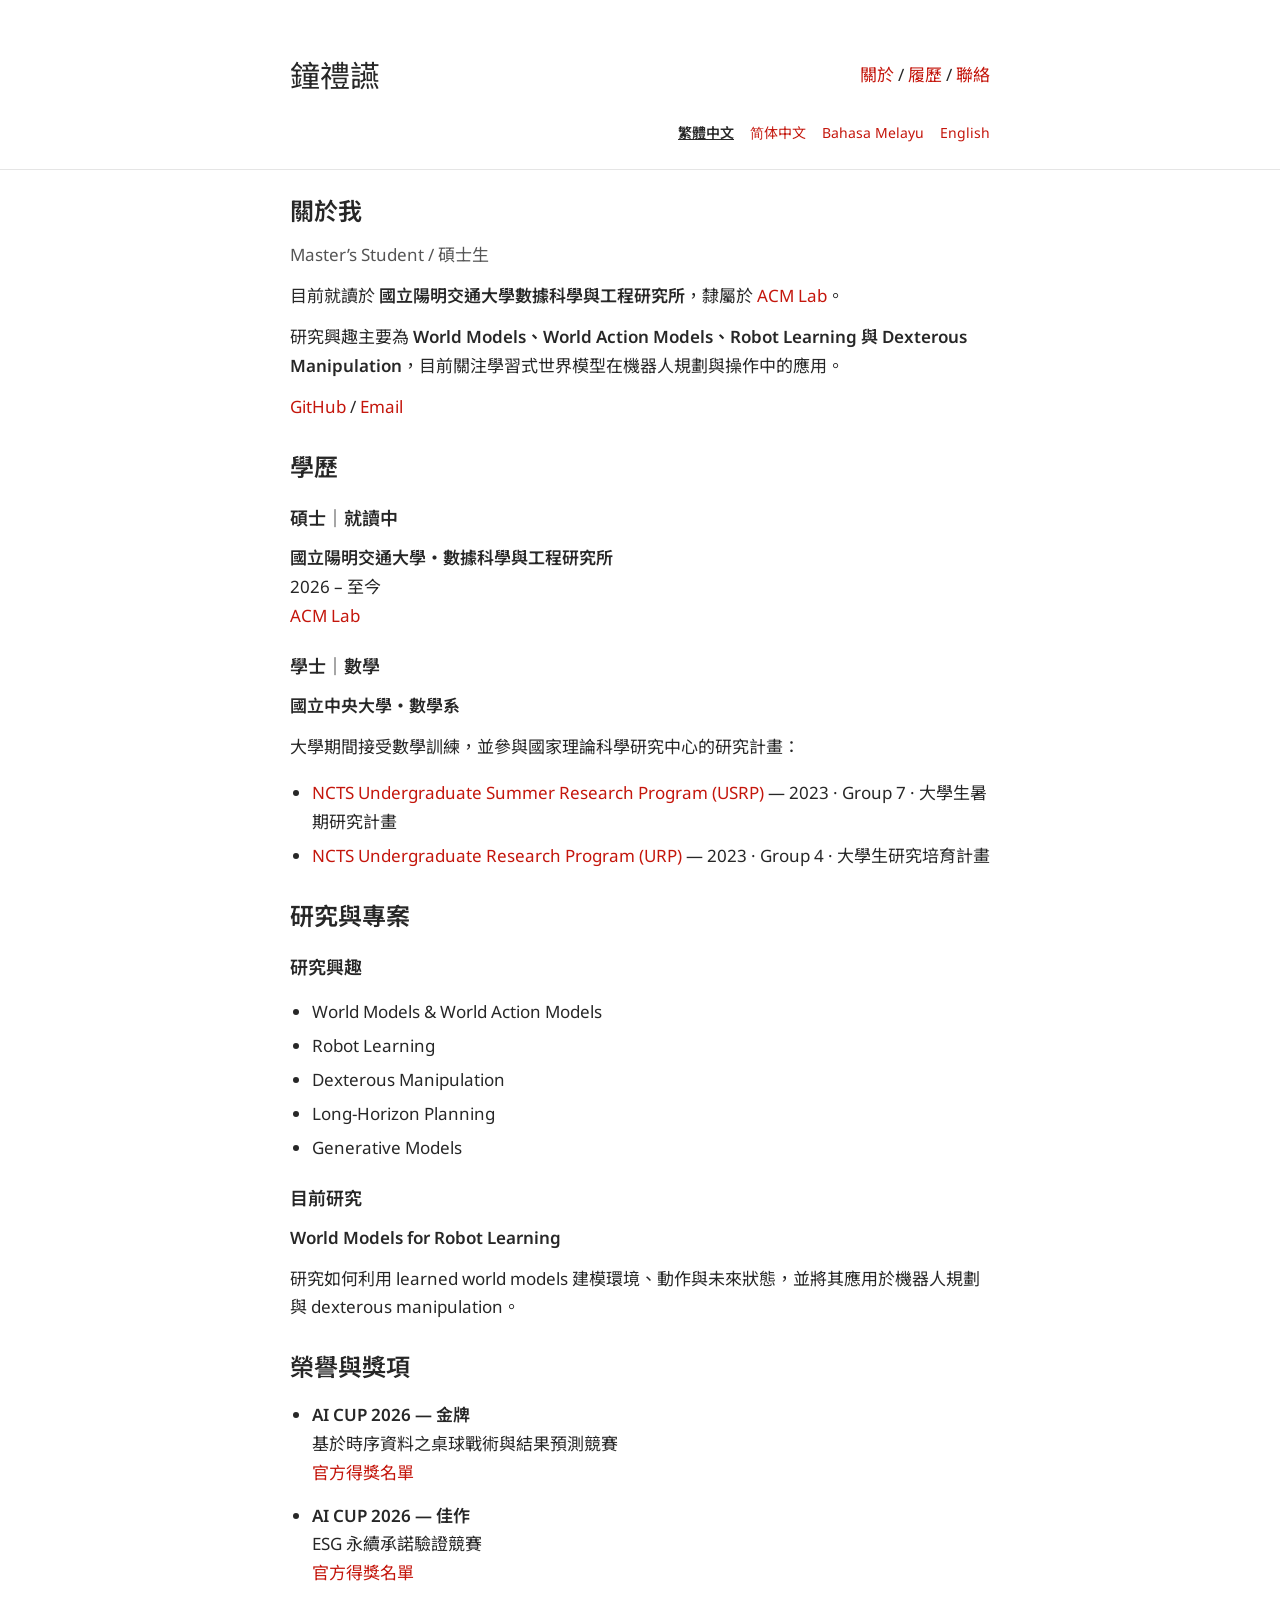
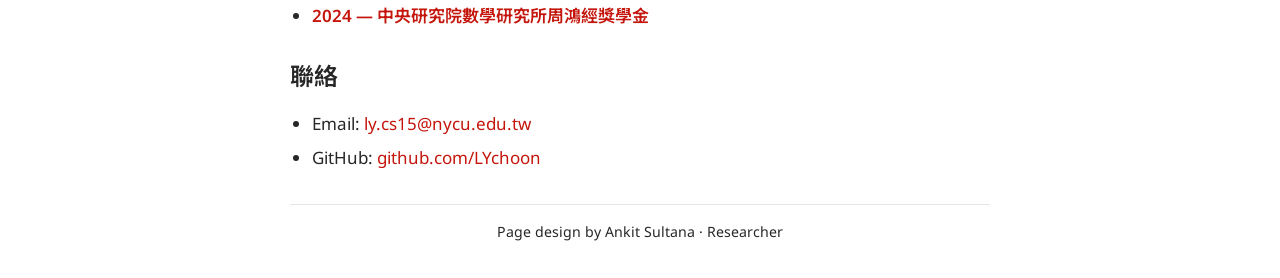
==== index.html @ a1a10902 "Publish multilingual academic CV" ====
<!doctype html>
<!-- Adapted from Researcher by Ankit Sultana. GPL-3.0; see LICENSE. -->
<html lang="zh-Hant">
<head>
  <meta charset="utf-8">
  <meta name="viewport" content="width=device-width, initial-scale=1">
  <title>鐘禮讌 | CV</title>
  <meta name="description" content="鐘禮讌，國立陽明交通大學數據科學與工程研究所碩士生，隸屬 ACM Lab。研究興趣包括 World Models、Robot Learning 與 Dexterous Manipulation。">
  <meta name="author" content="鐘禮讌">
  <link rel="stylesheet" href="style.css">
  <script src="languages.js" defer></script>
</head>
<body>
  <a class="skip-link" href="#about">跳到主要內容</a>
  <header>
    <div class="container navbar">
      <a id="author-name" href="#about">鐘禮讌</a>
      <nav aria-label="履歷">
        <a href="#about">關於</a><span aria-hidden="true"> / </span>
        <a href="#education">履歷</a><span aria-hidden="true"> / </span>
        <a href="#contact">聯絡</a>
      </nav>
    </div>
    <nav class="language-nav container" aria-label="語言選擇">
        <a href="index.html" lang="zh-Hant" hreflang="zh-Hant" aria-current="page">繁體中文</a>
        <a href="zh-cn.html" lang="zh-Hans" hreflang="zh-Hans">简体中文</a>
        <a href="en.html" lang="en" hreflang="en">English</a>
        <a href="ms.html" lang="ms" hreflang="ms">Bahasa Melayu</a>
    </nav>
  </header>
  <hr class="page-rule">
  <main class="container content">
    <section id="about" aria-labelledby="about-title">
      <h1 id="about-title">關於我</h1>
      <p class="subtitle">Master’s Student / 碩士生</p>
      <p>目前就讀於 <strong>國立陽明交通大學數據科學與工程研究所</strong>，隸屬於 <a href="https://acm.cs.nycu.edu.tw/">ACM Lab</a>。</p>
      <p>研究興趣主要為 <strong>World Models、World Action Models、Robot Learning 與 Dexterous Manipulation</strong>，目前關注學習式世界模型在機器人規劃與操作中的應用。</p>
      <p><a href="https://github.com/LYchoon">GitHub</a> / <a href="mailto:ly.cs15@nycu.edu.tw">Email</a></p>
    </section>
    <section id="education" aria-labelledby="education-title">
      <h2 id="education-title">學歷</h2>
      <h3>碩士｜就讀中</h3>
      <p><strong>國立陽明交通大學・數據科學與工程研究所</strong><br>
        2026 – 至今<br>
        <a href="https://acm.cs.nycu.edu.tw/">ACM Lab</a>
      </p>
      <h3>學士｜數學</h3>
      <p><strong>國立中央大學・數學系</strong></p>
      <p>大學期間接受數學訓練，並參與國家理論科學研究中心的研究計畫：</p>
      <ul>
        <li><a href="https://sites.google.com/ncts.ntu.edu.tw/nctsusrp/2023/2023-topics-groups-reports?authuser=0">NCTS Undergraduate Summer Research Program (USRP)</a> — 2023 · Group 7 · 大學生暑期研究計畫</li>
        <li><a href="https://sites.google.com/ncts.ntu.edu.tw/urp/home/urp/2023?authuser=0">NCTS Undergraduate Research Program (URP)</a> — 2023 · Group 4 · 大學生研究培育計畫</li>
      </ul>
    </section>
    <section id="research" aria-labelledby="research-title">
      <h2 id="research-title">研究與專案</h2>
      <h3>研究興趣</h3>
      <ul>
        <li>World Models &amp; World Action Models</li>
        <li>Robot Learning</li>
        <li>Dexterous Manipulation</li>
        <li>Long-Horizon Planning</li>
        <li>Generative Models</li>
      </ul>
      <h3>目前研究</h3>
      <p><strong>World Models for Robot Learning</strong></p>
      <p>研究如何利用 learned world models 建模環境、動作與未來狀態，並將其應用於機器人規劃與 dexterous manipulation。</p>
    </section>
    <section id="awards" aria-labelledby="awards-title">
      <h2 id="awards-title">榮譽與獎項</h2>
      <ul class="awards-list">
        <li><strong>AI CUP 2026 — 金牌</strong><br>
          基於時序資料之桌球戰術與結果預測競賽<br>
          <a href="https://www.aicup.tw/_files/ugd/7fbdbf_f5f17a3fa5fc48acb966f7048b64f83f.pdf#page=1">官方得獎名單</a>
        </li>
        <li><strong>AI CUP 2026 — 佳作</strong><br>
          ESG 永續承諾驗證競賽<br>
          <a href="https://www.aicup.tw/_files/ugd/7fbdbf_d1dc8eb5ff79435782f27398058bac2f.pdf#page=3">官方得獎名單</a>
        </li>
        <li><strong><a href="https://www.math.sinica.edu.tw/f59addca-1da6-47fd-9bb8-18d087da6088/posts/15089">2024 — 中央研究院數學研究所周鴻經獎學金</a></strong></li>
      </ul>
    </section>
    <section id="contact" aria-labelledby="contact-title">
      <h2 id="contact-title">聯絡</h2>
      <ul>
        <li>Email: <a href="mailto:ly.cs15@nycu.edu.tw">ly.cs15@nycu.edu.tw</a></li>
        <li>GitHub: <a href="https://github.com/LYchoon">github.com/LYchoon</a></li>
      </ul>
    </section>
    <footer>
      <hr>
      <p><small>Page design by <a href="https://github.com/ankitsultana/researcher">Ankit Sultana</a> · Researcher</small></p>
    </footer>
  </main>
</body>
</html>
---- style.css ----
/* Researcher by Ankit Sultana, adapted 2026-10-05. GPL-3.0; see LICENSE. */
@import url("https://fonts.googleapis.com/css2?family=Noto+Sans:wght@400;600&family=Noto+Sans+JP:wght@400;600&family=Noto+Sans+SC:wght@400;600&family=Noto+Sans+TC:wght@400;600&display=swap");

html { scroll-behavior: smooth; }
body { margin: 0; color: #272727; background: #fff; font-family: "Noto Sans", "Noto Sans TC", "Segoe UI", Arial, sans-serif; font-size: 17px; font-weight: 400; line-height: 1.7; }
html[lang="zh-Hant"] body { font-family: "Noto Sans", "Noto Sans TC", "Microsoft JhengHei", sans-serif; }
html[lang="zh-Hans"] body { font-family: "Noto Sans", "Noto Sans SC", "Microsoft YaHei", "Microsoft JhengHei", sans-serif; }
html[lang="ja"] body { font-family: "Noto Sans", "Noto Sans JP", "Yu Gothic", "Meiryo", sans-serif; }
h1, h2, h3, strong, b { font-weight: 600; }
a { color: #c4160c; text-decoration: none; overflow-wrap: anywhere; }
a:hover { text-decoration: underline; }
a:focus-visible { outline: 2px solid #c4160c; outline-offset: 4px; }
hr { border: 0; border-top: 1px solid rgba(0, 0, 0, .1); }
.container { max-width: 700px; margin: auto; }
.navbar { padding: 50px 0 20px; display: flex; align-items: center; justify-content: space-between; gap: 24px; }
#author-name { color: #272727; font-size: 30px; }
nav { white-space: nowrap; }
.language-nav { display: flex; justify-content: flex-end; flex-wrap: wrap; gap: 6px 16px; padding-bottom: 24px; font-size: 14px; }
.language-nav a[aria-current="page"] { color: #272727; font-weight: 600; text-decoration: underline; }
.page-rule { margin: 0; }
.content { padding-top: 24px; padding-bottom: 32px; }
h1, h2 { font-size: 24px; line-height: 1.4; margin: 28px 0 14px; }
h1 { margin-top: 0; }
h3 { font-size: 18px; line-height: 1.5; margin: 22px 0 8px; }
p { margin: 12px 0; }
.subtitle { margin-top: 0; color: #555; }
.pending { color: #626262; }
section { scroll-margin-top: 24px; }
ul { padding-left: 22px; }
li { margin: 5px 0; }
.awards-list li { margin: 14px 0; }
footer { margin-top: 32px; }
footer p { text-align: center; margin-bottom: 0; }
footer a { color: inherit; }
.skip-link { position: absolute; top: -100px; left: 16px; background: white; padding: 8px 12px; }
.skip-link:focus { top: 8px; }
@media (max-width: 800px) { .container { max-width: 600px; } }
@media (max-width: 650px) { .container { width: 83%; } }
@media (max-width: 500px) {
  .navbar { padding: 40px 0 20px; flex-direction: column; gap: 4px; }
  .language-nav { justify-content: center; gap: 6px 12px; }
  .content { padding-top: 24px; }
  body { font-size: 16px; }
  h1, h2 { font-size: 22px; }
}
@media (prefers-reduced-motion: reduce) { html { scroll-behavior: auto; } }
@media print {
  body { font-size: 11pt; }
  .container { width: 100%; max-width: none; }
  .navbar { padding: 0 0 12px; }
  nav, .skip-link, footer { display: none; }
  .content { padding-top: 16px; }
  section { break-inside: avoid; }
  a { color: inherit; }
}
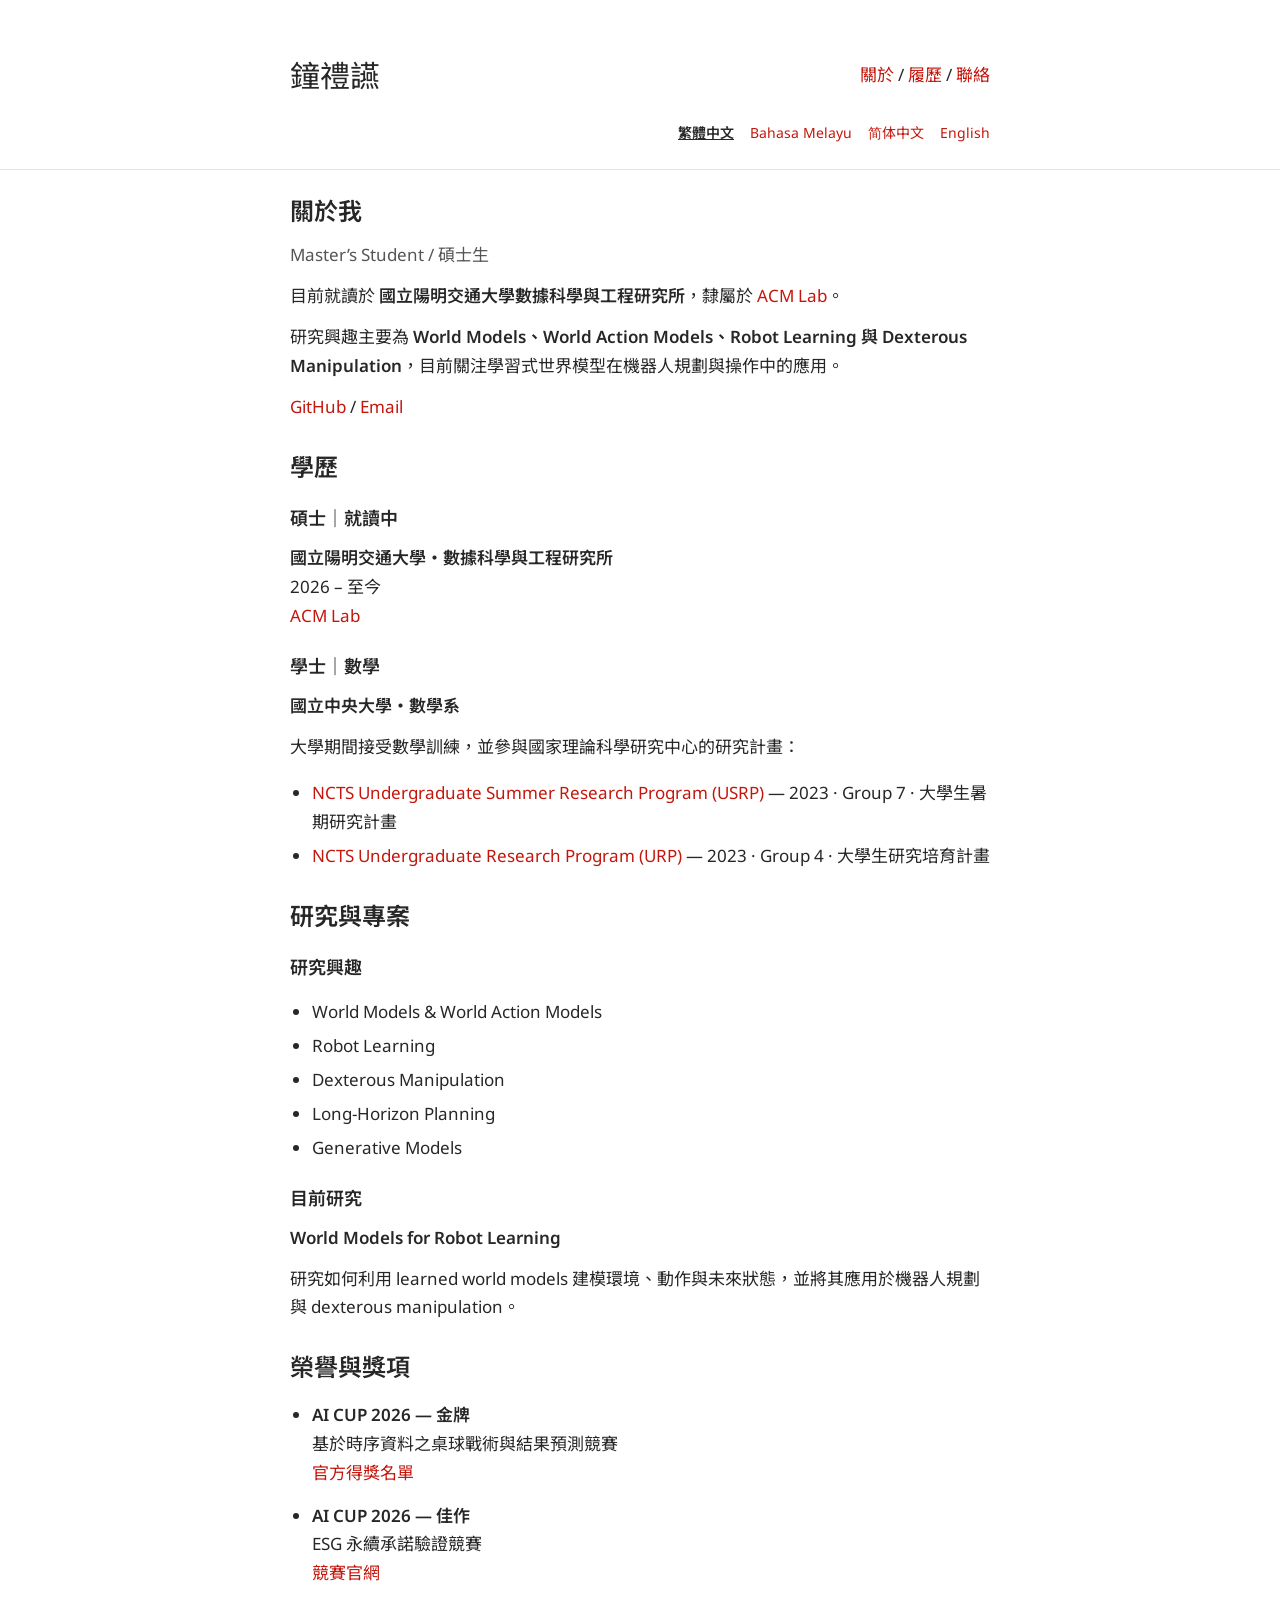
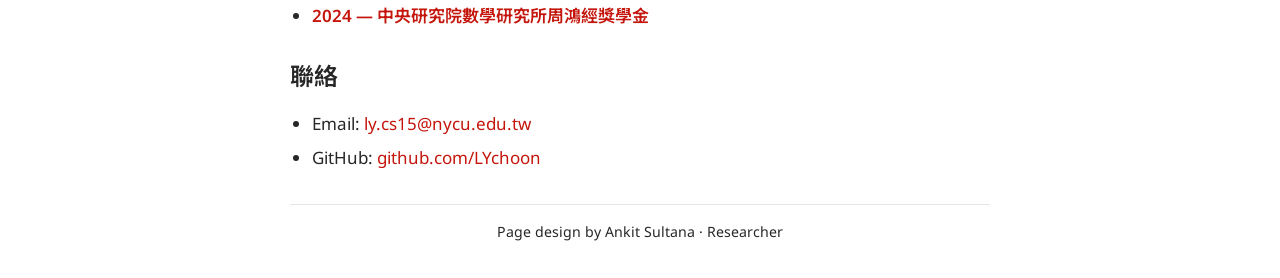
==== commit a16294bd: "Update ESG competition website link" ====
--- a/index.html
+++ b/index.html
@@ -75,7 +75,7 @@
         </li>
         <li><strong>AI CUP 2026 — 佳作</strong><br>
           ESG 永續承諾驗證競賽<br>
-          <a href="https://www.aicup.tw/_files/ugd/7fbdbf_d1dc8eb5ff79435782f27398058bac2f.pdf#page=3">官方得獎名單</a>
+          <a href="https://veripromiseesg.github.io/">競賽官網</a>
         </li>
         <li><strong><a href="https://www.math.sinica.edu.tw/f59addca-1da6-47fd-9bb8-18d087da6088/posts/15089">2024 — 中央研究院數學研究所周鴻經獎學金</a></strong></li>
       </ul>
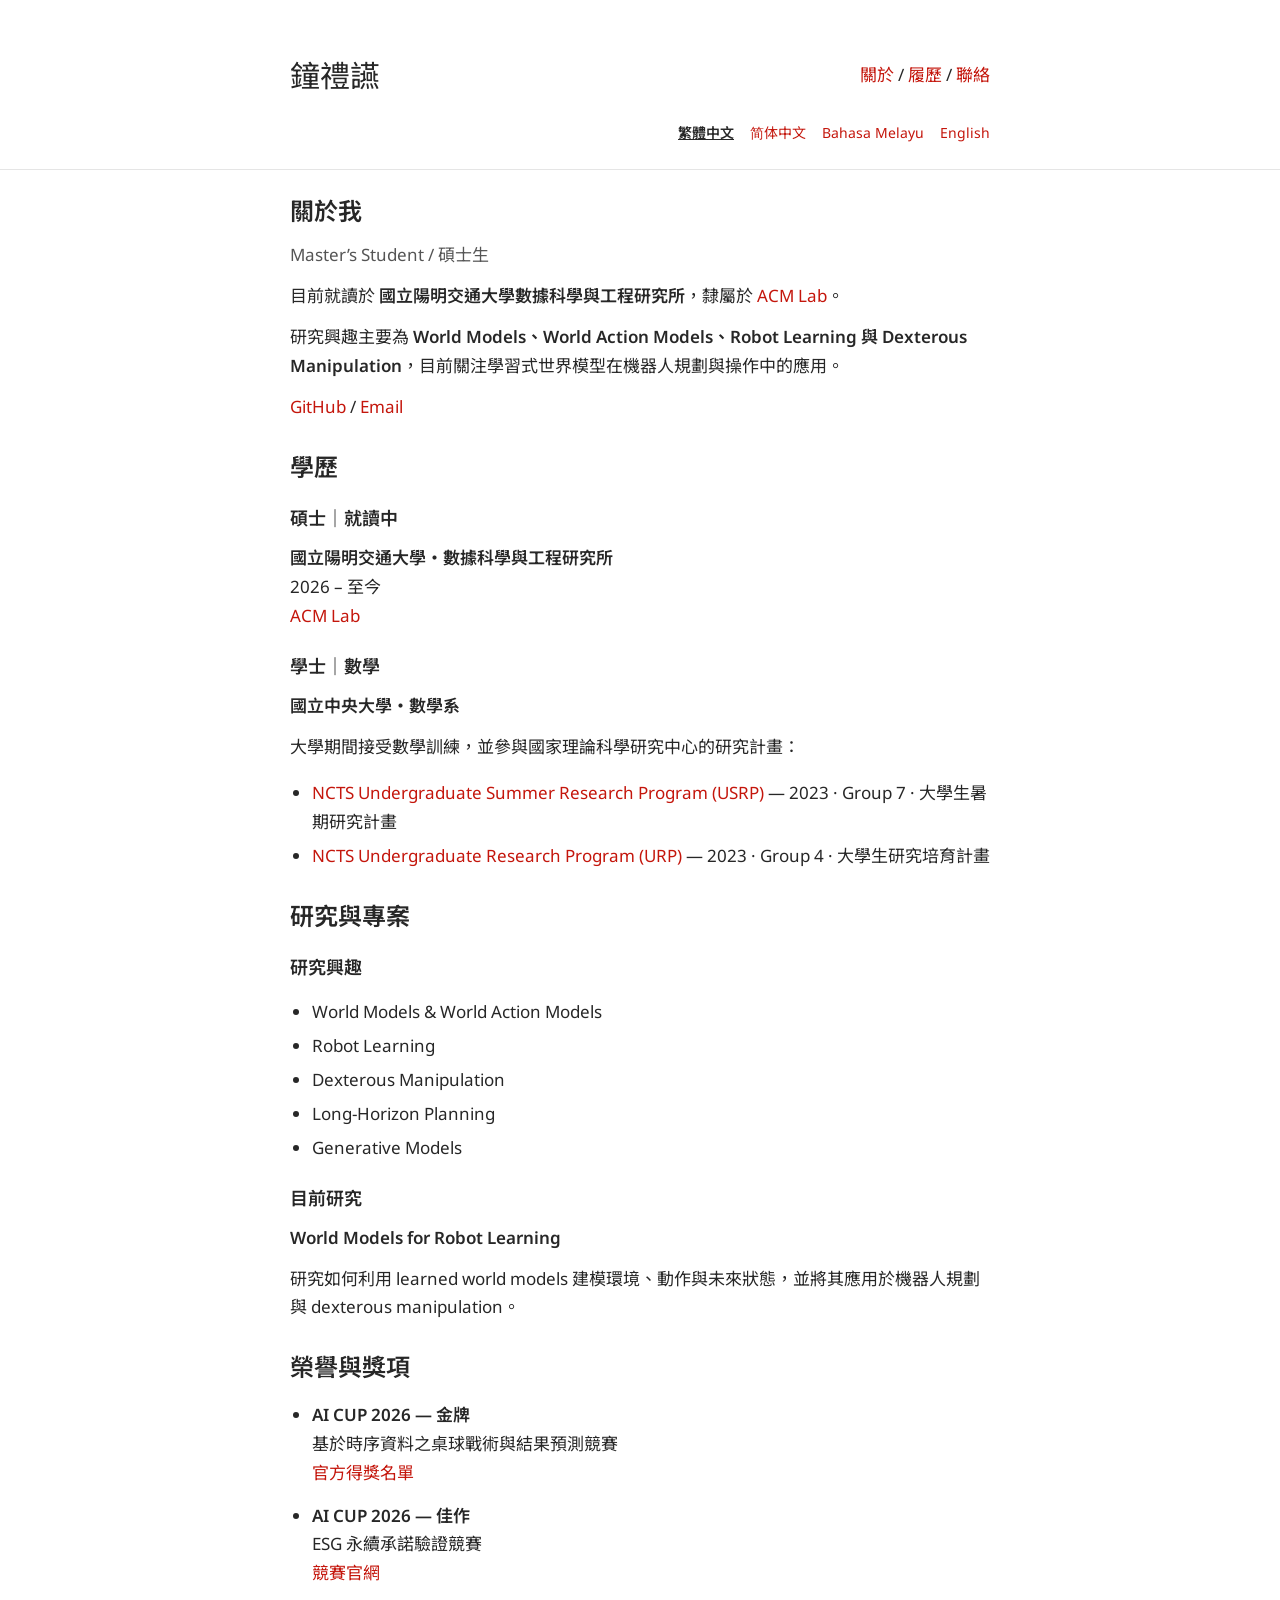
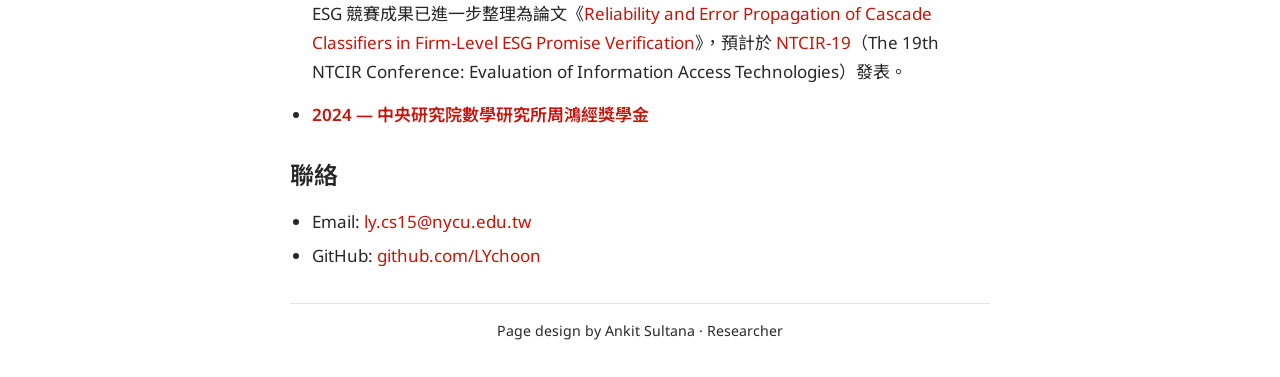
==== commit 6b08214a: "Add planned NTCIR-19 presentation of ESG competition research" ====
--- a/index.html
+++ b/index.html
@@ -76,6 +76,7 @@
         <li><strong>AI CUP 2026 — 佳作</strong><br>
           ESG 永續承諾驗證競賽<br>
           <a href="https://veripromiseesg.github.io/">競賽官網</a>
+          <p>ESG 競賽成果已進一步整理為論文《<a href="https://research.nii.ac.jp/ntcir/ntcir-19/program.html#session-5a">Reliability and Error Propagation of Cascade Classifiers in Firm-Level ESG Promise Verification</a>》，預計於 <a href="https://research.nii.ac.jp/ntcir/ntcir-19/conference.html">NTCIR-19</a>（The 19th NTCIR Conference: Evaluation of Information Access Technologies）發表。</p>
         </li>
         <li><strong><a href="https://www.math.sinica.edu.tw/f59addca-1da6-47fd-9bb8-18d087da6088/posts/15089">2024 — 中央研究院數學研究所周鴻經獎學金</a></strong></li>
       </ul>
